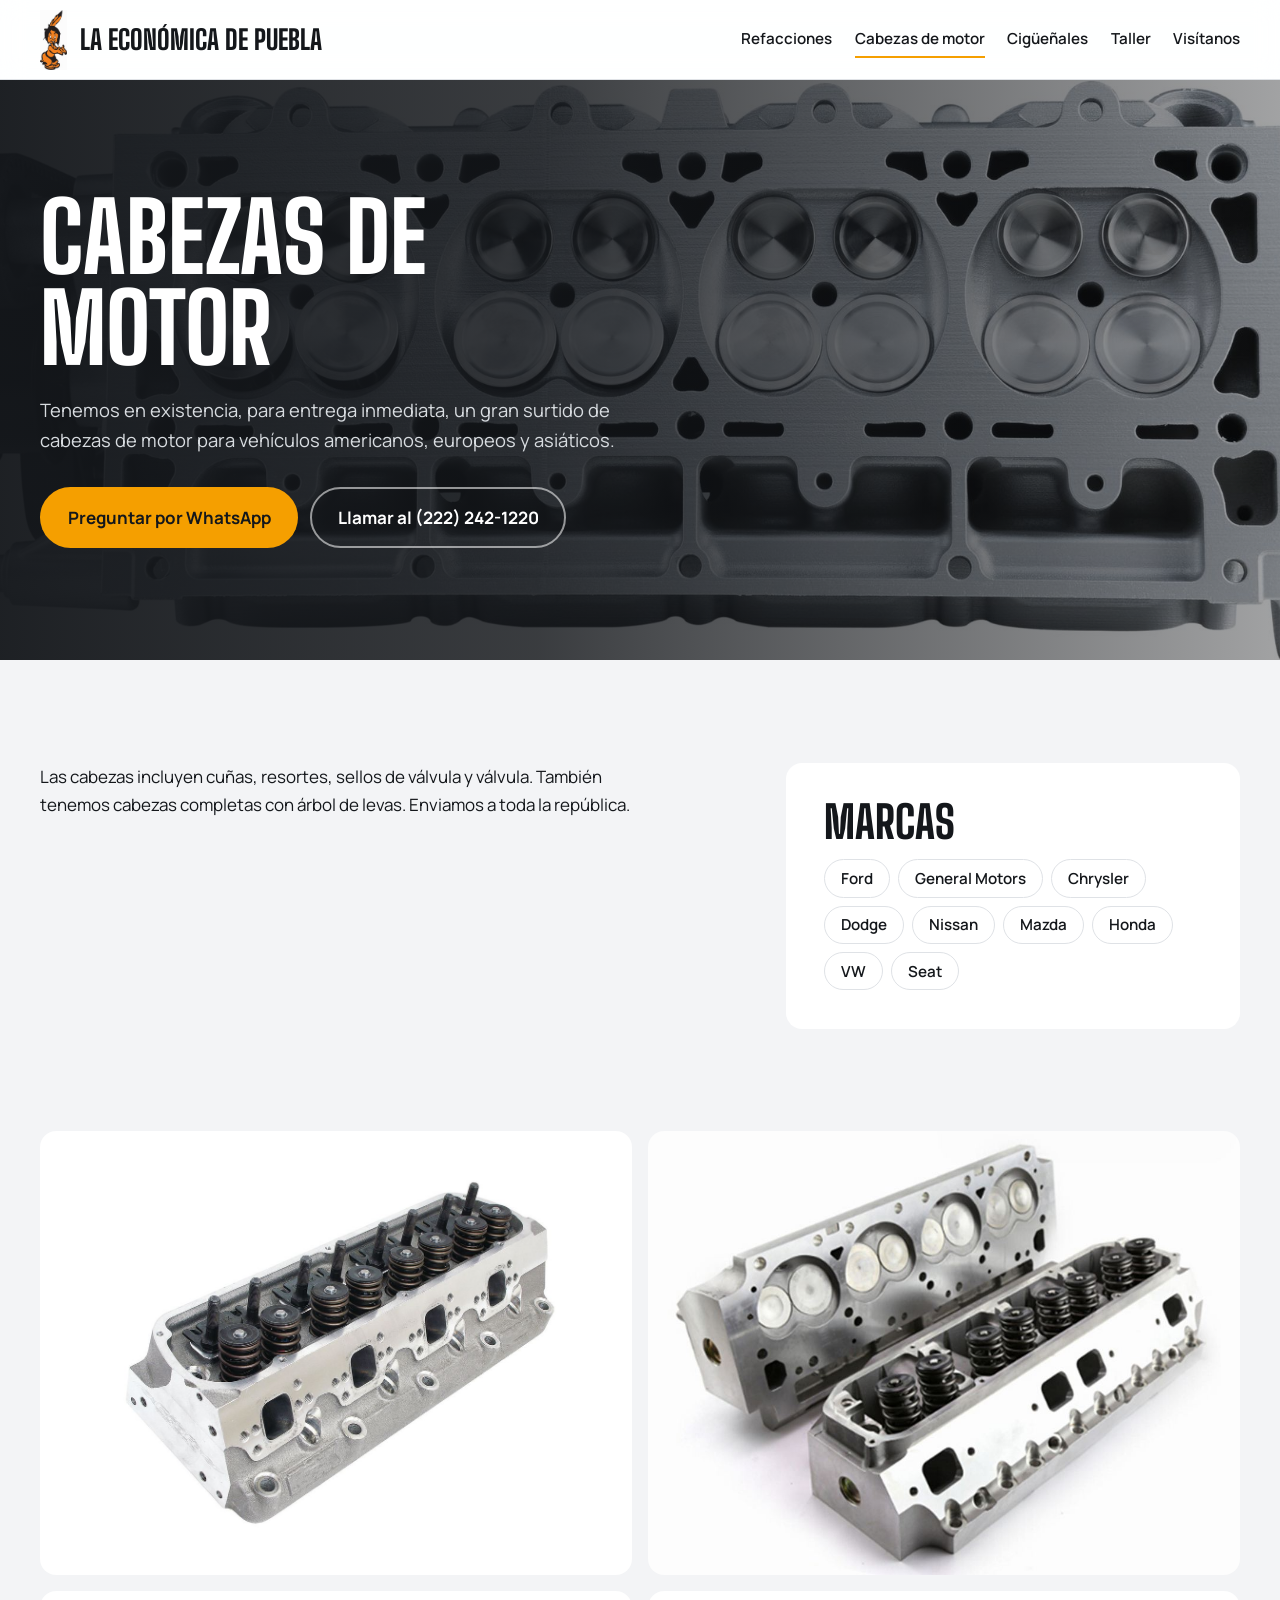
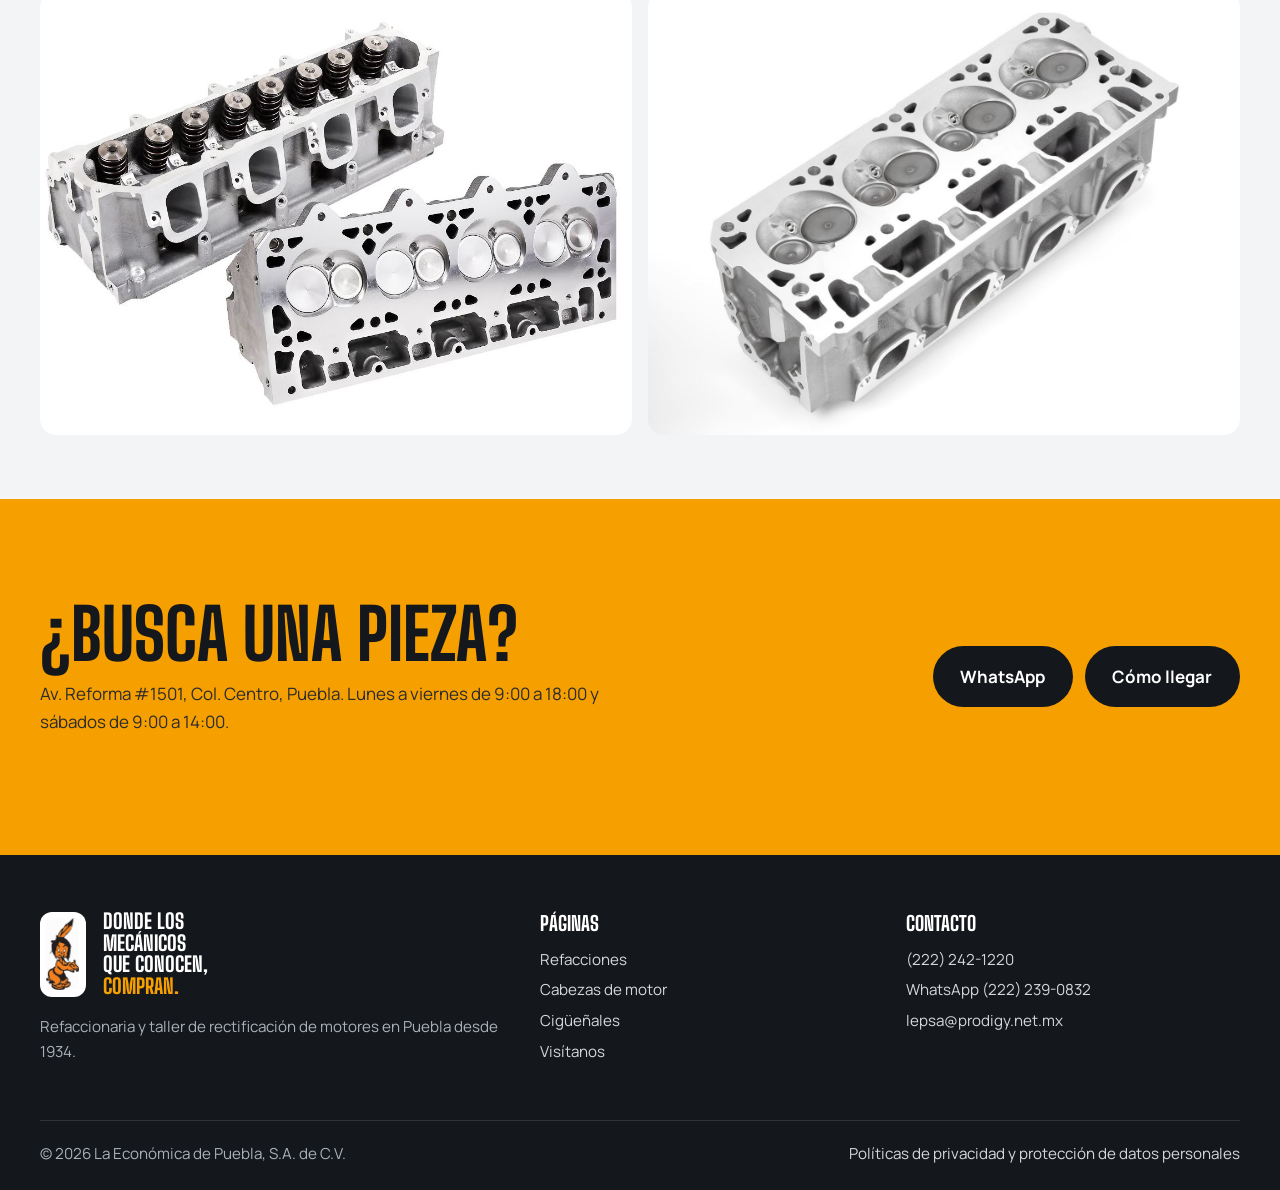
==== cabezas-de-motor.html @ baa836d1 "Add files via upload" ====
<!DOCTYPE html>
<html lang="es-MX">
<head>
<meta charset="utf-8">
<meta name="viewport" content="width=device-width, initial-scale=1">
<title>Cabezas de motor: envíos a todo México | La Económica de Puebla</title>
<meta name="description" content="Cabezas de motor para entrega inmediata. Ford, Chrysler, GM, Dodge, Toyota, Honda, Nissan, VW, Seat. Enviamos a todo México.">
<meta name="theme-color" content="#f59f00">
<link rel="preconnect" href="https://fonts.googleapis.com">
<link rel="preconnect" href="https://fonts.gstatic.com" crossorigin>
<link href="https://fonts.googleapis.com/css2?family=Big+Shoulders+Display:wght@800&family=Manrope:wght@400;500;600;700&display=swap" rel="stylesheet">
<link rel="stylesheet" href="style.css">
</head>
<body>
<a class="skip" href="#contenido">Saltar al contenido</a>
<header class="site-header"><div class="wrap"><a class="brand" href="index.html"><img src="img/logo.jpg" alt="" width="137" height="300"><span>La Económica de Puebla</span></a><nav class="nav" aria-label="Principal"><a href="refacciones.html">Refacciones</a><a href="cabezas-de-motor.html" aria-current="page">Cabezas de motor</a><a href="ciguenales.html">Cigüeñales</a><a href="index.html#taller">Taller</a><a href="index.html#visitanos">Visítanos</a></nav></div></header>
<main id="contenido">
<section class="page-hero studio"><img src="img/hero-cabezas.jpg" alt="" width="1800" height="742" fetchpriority="high"><div class="wrap">
<h1>Cabezas de motor</h1><p>Tenemos en existencia, para entrega inmediata, un gran surtido de cabezas de motor para vehículos americanos, europeos y asiáticos.</p>
<div class="actions"><a class="btn btn-primary" href="https://wa.me/522222390832?text=Hola%2C%20quiero%20informes%20de%20cabezas%20de%20motor">Preguntar por WhatsApp</a><a class="btn btn-line" href="tel:+522222421220">Llamar al (222) 242-1220</a></div>
</div></section>
<section class="section"><div class="wrap detail">
<div><p>Las cabezas incluyen cuñas, resortes, sellos de válvula y válvula. También tenemos cabezas completas con árbol de levas. Enviamos a toda la república.</p></div>
<div class="card"><h2>Marcas</h2><ul class="chips"><li>Ford</li><li>General Motors</li><li>Chrysler</li><li>Dodge</li><li>Nissan</li><li>Mazda</li><li>Honda</li><li>VW</li><li>Seat</li></ul></div>
</div></section>
<section class="gallery-sec" style="padding-bottom:4rem"><div class="wrap"><div class="gallery"><img src="img/cabezas-01.jpg" alt="Cabeza de motor" width="1400" height="1000" loading="lazy"><img src="img/cabezas-02.jpg" alt="Cabeza de motor" width="1400" height="1000" loading="lazy"><img src="img/cabezas-03.jpg" alt="Cabeza de motor" width="1400" height="1000" loading="lazy"><img src="img/cabezas-04.jpg" alt="Cabeza de motor" width="1400" height="1000" loading="lazy"></div></div></section>
<section class="section amber cta"><div class="wrap">
<div><h2>¿Busca una pieza?</h2><p>Av. Reforma #1501, Col. Centro, Puebla. Lunes a viernes de 9:00 a 18:00 y sábados de 9:00 a 14:00.</p></div>
<div class="actions"><a class="btn btn-dark" href="https://wa.me/522222390832?text=Hola%2C%20quiero%20informes%20de%20cabezas%20de%20motor">WhatsApp</a><a class="btn btn-dark" href="index.html#visitanos">Cómo llegar</a></div>
</div></section>
</main>
<footer class="site-footer"><div class="wrap">
<div class="foot">
<div><div class="foot-brand"><span class="chip-logo"><img src="img/logo.jpg" alt="La Económica de Puebla" width="137" height="300"></span><p class="tagline">Donde los<br>mecánicos<br>que conocen,<br><em>compran.</em></p></div><p>Refaccionaria y taller de rectificación de motores en Puebla desde 1934.</p></div>
<div><h4>Páginas</h4><a href="refacciones.html">Refacciones</a><a href="cabezas-de-motor.html">Cabezas de motor</a><a href="ciguenales.html">Cigüeñales</a><a href="index.html#visitanos">Visítanos</a></div>
<div><h4>Contacto</h4><a href="tel:+522222421220">(222) 242-1220</a><a href="https://wa.me/522222390832">WhatsApp (222) 239-0832</a><a href="mailto:lepsa@prodigy.net.mx">lepsa@prodigy.net.mx</a></div>
</div>
<div class="legal"><span>© 2026 La Económica de Puebla, S.A. de C.V.</span><a href="transparencia.html">Políticas de privacidad y protección de datos personales</a></div>
</div></footer>
</body>
</html>
---- style.css ----
/* La Económica de Puebla — versión 2 (CSS puro) */
:root{--ink:#14171b;--ink2:#1c2025;--paper:#f3f4f6;--white:#fff;--muted:#5b626a;--line:#dfe2e6;--amber:#f59f00;--amber2:#ffb627;--r:16px;--display:"Big Shoulders Display","Arial Narrow",sans-serif;--body:"Manrope",system-ui,-apple-system,"Segoe UI",sans-serif;--wrap:1200px}
*,*::before,*::after{box-sizing:border-box}
html{scroll-behavior:smooth;scroll-padding-top:5.5rem}
body{margin:0;font:400 1.0625rem/1.65 var(--body);color:var(--ink);background:var(--paper)}
img{display:block;max-width:100%;height:auto}
a{color:inherit}
h1,h2,h3{font-family:var(--display);font-weight:800;line-height:.95;margin:0;text-transform:uppercase}
p{margin:0 0 1rem;max-width:62ch}
:focus-visible{outline:3px solid var(--amber);outline-offset:3px}
.wrap{width:min(100% - 2.5rem,var(--wrap));margin-inline:auto}
.skip{position:absolute;left:-999px}.skip:focus{left:1rem;top:1rem;z-index:30;background:var(--ink);color:#fff;padding:.5rem 1rem}
.btn{display:inline-flex;align-items:center;gap:.5rem;padding:.9rem 1.6rem;border-radius:999px;font-weight:700;text-decoration:none;border:2px solid transparent;transition:transform .2s,background .2s,color .2s}
.btn:hover{transform:translateY(-2px)}
.btn-primary{background:var(--amber);color:var(--ink)}.btn-primary:hover{background:var(--amber2)}
.btn-line{border-color:rgba(255,255,255,.55);color:#fff}.btn-line:hover{background:#fff;color:var(--ink)}
.btn-dark{background:var(--ink);color:#fff}.btn-dark:hover{background:#000}
.actions{display:flex;flex-wrap:wrap;gap:.75rem;margin-top:2rem}

.site-header{position:sticky;top:0;z-index:20;background:rgba(255,255,255,.92);backdrop-filter:blur(12px);border-bottom:1px solid var(--line)}
.site-header .wrap{display:flex;align-items:center;justify-content:space-between;gap:1.5rem;padding-block:.6rem}
.brand{display:flex;align-items:center;gap:.8rem;text-decoration:none;font:800 1.7rem/1 var(--display);text-transform:uppercase;white-space:nowrap}
.brand img{height:60px;width:auto}
.nav{display:flex;gap:1.4rem;overflow-x:auto}
.nav a{text-decoration:none;font-weight:600;font-size:.95rem;white-space:nowrap;padding:.3rem 0;border-bottom:2px solid transparent}
.nav a:hover,.nav a[aria-current]{border-color:var(--amber)}

.hero{position:relative;min-height:min(88vh,780px);display:grid;align-items:end;color:#fff;overflow:hidden;background:var(--ink)}
.hero>img{position:absolute;inset:0;width:100%;height:100%;object-fit:cover}
.hero::before{content:"";position:absolute;inset:0;z-index:1;background:linear-gradient(90deg,rgba(14,16,19,.6) 0%,rgba(14,16,19,.28) 50%,rgba(14,16,19,.04) 100%),linear-gradient(0deg,rgba(14,16,19,.4),transparent 40%)}
.hero .wrap{position:relative;z-index:2;padding-block:6rem 8rem}
.hero h1{font-size:clamp(3.4rem,9vw,7.4rem);max-width:12ch}
.hero h1 em{font-style:normal;color:var(--amber)}
.hero h1,.hero p{text-shadow:0 2px 24px rgba(0,0,0,.45)}
.hero p{font-size:1.2rem;color:#d8dce0;max-width:48ch;margin-top:1.5rem}
.hero .wrap>*{animation:up .8s both}.hero .wrap>*:nth-child(2){animation-delay:.12s}.hero .wrap>*:nth-child(3){animation-delay:.24s}
@keyframes up{from{opacity:0;transform:translateY(18px)}}

.facts{position:relative;z-index:3;margin-top:-4.5rem}
.facts ul{list-style:none;margin:0;padding:0;display:grid;grid-template-columns:repeat(4,1fr);background:var(--white);border-radius:var(--r);box-shadow:0 24px 50px -24px rgba(0,0,0,.4)}
.facts li{padding:1.4rem 1.5rem;border-right:1px solid var(--line)}.facts li:last-child{border:0}
.facts strong{display:block;font:800 1.7rem/1 var(--display);text-transform:uppercase;margin-bottom:.3rem}
.facts span{font-size:.92rem;color:var(--muted);line-height:1.4;display:block}

.marquee{overflow:hidden;padding-top:3rem}
.marquee div{display:flex;gap:3rem;width:max-content;animation:slide 45s linear infinite}
.marquee span{font:800 2.3rem/1 var(--display);text-transform:uppercase;color:#aeb4ba;white-space:nowrap}
@keyframes slide{to{transform:translateX(-50%)}}

.section{padding-block:clamp(4rem,8vw,6.5rem)}
.section h2{font-size:clamp(2.6rem,6vw,4.4rem);margin-bottom:1rem}
.lead{color:var(--muted);font-size:1.15rem}

.tiles{display:grid;grid-template-columns:repeat(3,1fr);gap:1.25rem;margin-top:2.5rem}
.tile{position:relative;display:flex;flex-direction:column;justify-content:flex-end;min-height:480px;border-radius:var(--r);overflow:hidden;color:#fff;text-decoration:none;background:var(--ink)}
.tile img{position:absolute;inset:0;width:100%;height:100%;object-fit:cover;transition:transform .6s}
.tile:hover img{transform:scale(1.06)}
.tile::after{content:"";position:absolute;inset:0;background:linear-gradient(0deg,rgba(14,16,19,.94) 10%,rgba(14,16,19,.1) 65%)}
.tile>div{position:relative;z-index:1;padding:1.75rem}
.tile b{font:800 1.1rem var(--display);color:var(--amber)}
.tile h3{font-size:2.5rem;margin:.3rem 0 .6rem}
.tile p{color:#d3d7db;font-size:.98rem;margin:0 0 1rem}
.tile .more{color:var(--amber);font-weight:700}

.dark{background:var(--ink);color:#e9ecef}.dark .lead,.dark p{color:#aab1b8}
.split{display:grid;grid-template-columns:1fr 1fr;gap:clamp(2rem,5vw,5rem);align-items:center}
.split>img{width:100%;aspect-ratio:4/5;object-fit:cover;border-radius:var(--r);background:var(--ink2)}
.steps{list-style:none;margin:2rem 0 0;padding:0;display:grid;gap:1px;background:rgba(255,255,255,.12);border-radius:12px;overflow:hidden}
.steps li{background:var(--ink2);padding:1.1rem 1.3rem;display:flex;gap:1rem;align-items:baseline;color:#e9ecef}
.steps b{color:var(--amber);font:800 1.5rem/1 var(--display)}

.amber{background:var(--amber);color:var(--ink)}.amber p{color:#2b2b2b}
.amber .split>img{aspect-ratio:1/1}.amber h3{font-size:1.9rem;margin:0 0 1rem}

.card{background:var(--white);border-radius:var(--r);padding:clamp(1.5rem,3vw,2.5rem)}
dl{margin:1.25rem 0 0}dt{font-weight:700;margin-top:1.1rem}dd{margin:.1rem 0 0;color:var(--muted)}
dd a{color:#8a5200;font-weight:600}
.map{width:100%;height:100%;min-height:400px;border:0;border-radius:var(--r);background:var(--line)}
.visit .split{align-items:stretch}

.page-hero{position:relative;color:#fff;background:var(--ink);overflow:hidden;padding-block:clamp(4rem,9vw,7rem)}
.page-hero>img{position:absolute;inset:0;width:100%;height:100%;object-fit:cover;opacity:.4}
.page-hero .wrap{position:relative}
.page-hero h1{font-size:clamp(3rem,8vw,6rem);max-width:14ch;margin-bottom:1.25rem}
.page-hero p{color:#d8dce0;font-size:1.15rem;max-width:56ch}
.detail{display:grid;grid-template-columns:1.2fr .8fr;gap:clamp(2rem,5vw,4rem)}
.detail h2{font-size:clamp(2rem,4vw,2.8rem);margin-bottom:.75rem}
.chips{display:flex;flex-wrap:wrap;gap:.5rem;padding:0;list-style:none;margin:1rem 0 0}
.chips li{background:var(--white);border:1px solid var(--line);border-radius:999px;padding:.35rem 1rem;font-weight:600;font-size:.95rem}
.gallery{display:grid;grid-template-columns:repeat(2,1fr);gap:1rem}
.gallery img{width:100%;aspect-ratio:4/3;object-fit:cover;border-radius:var(--r);background:var(--line)}
.cta h2{margin:0 0 .75rem}.cta .wrap{display:flex;flex-wrap:wrap;gap:1.5rem 3rem;align-items:center;justify-content:space-between}
.cta .actions{margin:0}

.site-footer{background:var(--ink);color:#aab1b8;padding-block:3.5rem 1.5rem;font-size:.95rem}
.foot{display:grid;grid-template-columns:1.4fr 1fr 1fr;gap:2rem}
.site-footer h4{font:800 1.25rem var(--display);color:#fff;text-transform:uppercase;margin:0 0 .75rem}
.site-footer a{display:block;color:#d4d8dc;text-decoration:none;margin-bottom:.35rem}.site-footer a:hover{color:var(--amber)}
.chip-logo{display:inline-flex;background:#fff;border-radius:12px;padding:.4rem;margin-bottom:1rem}.chip-logo img{height:72px;width:auto}
.legal{border-top:1px solid rgba(255,255,255,.12);margin-top:2.5rem;padding-top:1.25rem;display:flex;flex-wrap:wrap;justify-content:space-between;gap:.5rem 1.5rem}
.legal a{display:inline;margin:0}

@media(max-width:900px){
.tiles,.split,.detail,.foot{grid-template-columns:1fr}
.facts ul{grid-template-columns:1fr 1fr}.facts li{border-bottom:1px solid var(--line)}.facts li:nth-child(2){border-right:0}
.tile{min-height:380px}.split>img{aspect-ratio:4/3}
.site-header{position:static}.site-header .wrap{flex-direction:column;align-items:flex-start;gap:.4rem}
.hero .wrap{padding-block:4rem 7rem}}
@media(max-width:560px){
.brand{font-size:1.4rem}.btn{width:100%;justify-content:center}
.gallery{grid-template-columns:1fr}.gallery img:first-child{grid-column:auto;grid-row:auto;aspect-ratio:4/3;height:auto}
.facts ul{grid-template-columns:1fr}.facts li{border-right:0}}
@media(prefers-reduced-motion:reduce){.marquee div,.hero .wrap>*{animation:none}html{scroll-behavior:auto}.tile img{transition:none}}

.foot-brand{display:flex;align-items:center;gap:1.1rem;margin-bottom:1rem}
.foot-brand .chip-logo{margin:0}
.tagline{font:800 1.3rem/1.05 var(--display);text-transform:uppercase;color:#fff;margin:0}
.tagline em{font-style:normal;color:var(--amber)}

.photos{display:grid;gap:1rem}.photos img{width:100%;aspect-ratio:3/2;object-fit:cover;border-radius:var(--r);background:var(--ink2)}
@media(max-width:560px){.gallery{grid-template-columns:1fr}}

.vvt-card{background:var(--white);border-radius:var(--r);padding:clamp(1.25rem,3vw,2.25rem)}
.vvt-card img{width:100%;height:auto}
.chips li.link{padding:0;background:var(--amber);border-color:var(--amber)}
.chips li.link a{display:block;padding:.35rem 1rem;text-decoration:none;color:var(--ink);font-weight:700;border-radius:999px}
.chips li.link:hover{background:var(--amber2);border-color:var(--amber2)}

/* Portadas con foto de estudio (fondo claro): degradado oscuro a la izquierda para el texto */
.page-hero.studio>img{opacity:1;filter:brightness(.82);object-position:center 60%}
.page-hero.studio::after{content:"";position:absolute;inset:0;background:linear-gradient(90deg,rgba(20,23,27,.95) 0%,rgba(20,23,27,.8) 42%,rgba(20,23,27,.25) 100%)}
.page-hero.studio .wrap{z-index:1}
@media(max-width:900px){.page-hero.studio::after{background:linear-gradient(180deg,rgba(20,23,27,.88),rgba(20,23,27,.6))}}

/* Aviso de privacidad */
.legal-doc{max-width:78ch;font-size:1rem}
.legal-doc h2{font-size:1.7rem;line-height:1.05;margin:2.6rem 0 .9rem}.legal-doc h2:first-child{margin-top:0}
.legal-doc h3{font-size:1.35rem;margin:1.5rem 0 .6rem}
.legal-doc p{max-width:none}
.legal-doc .item{padding-left:2rem;text-indent:-1.6rem;margin-bottom:.6rem}
.legal-doc .sub{padding-left:3.6rem}
.legal-doc .updated{margin-top:2.5rem;color:var(--muted);font-weight:600}
.legal-doc ul{padding-left:1.4rem;margin:0 0 1rem}.legal-doc li{margin-bottom:.5rem}.legal-doc a{color:#8a5200;font-weight:600}
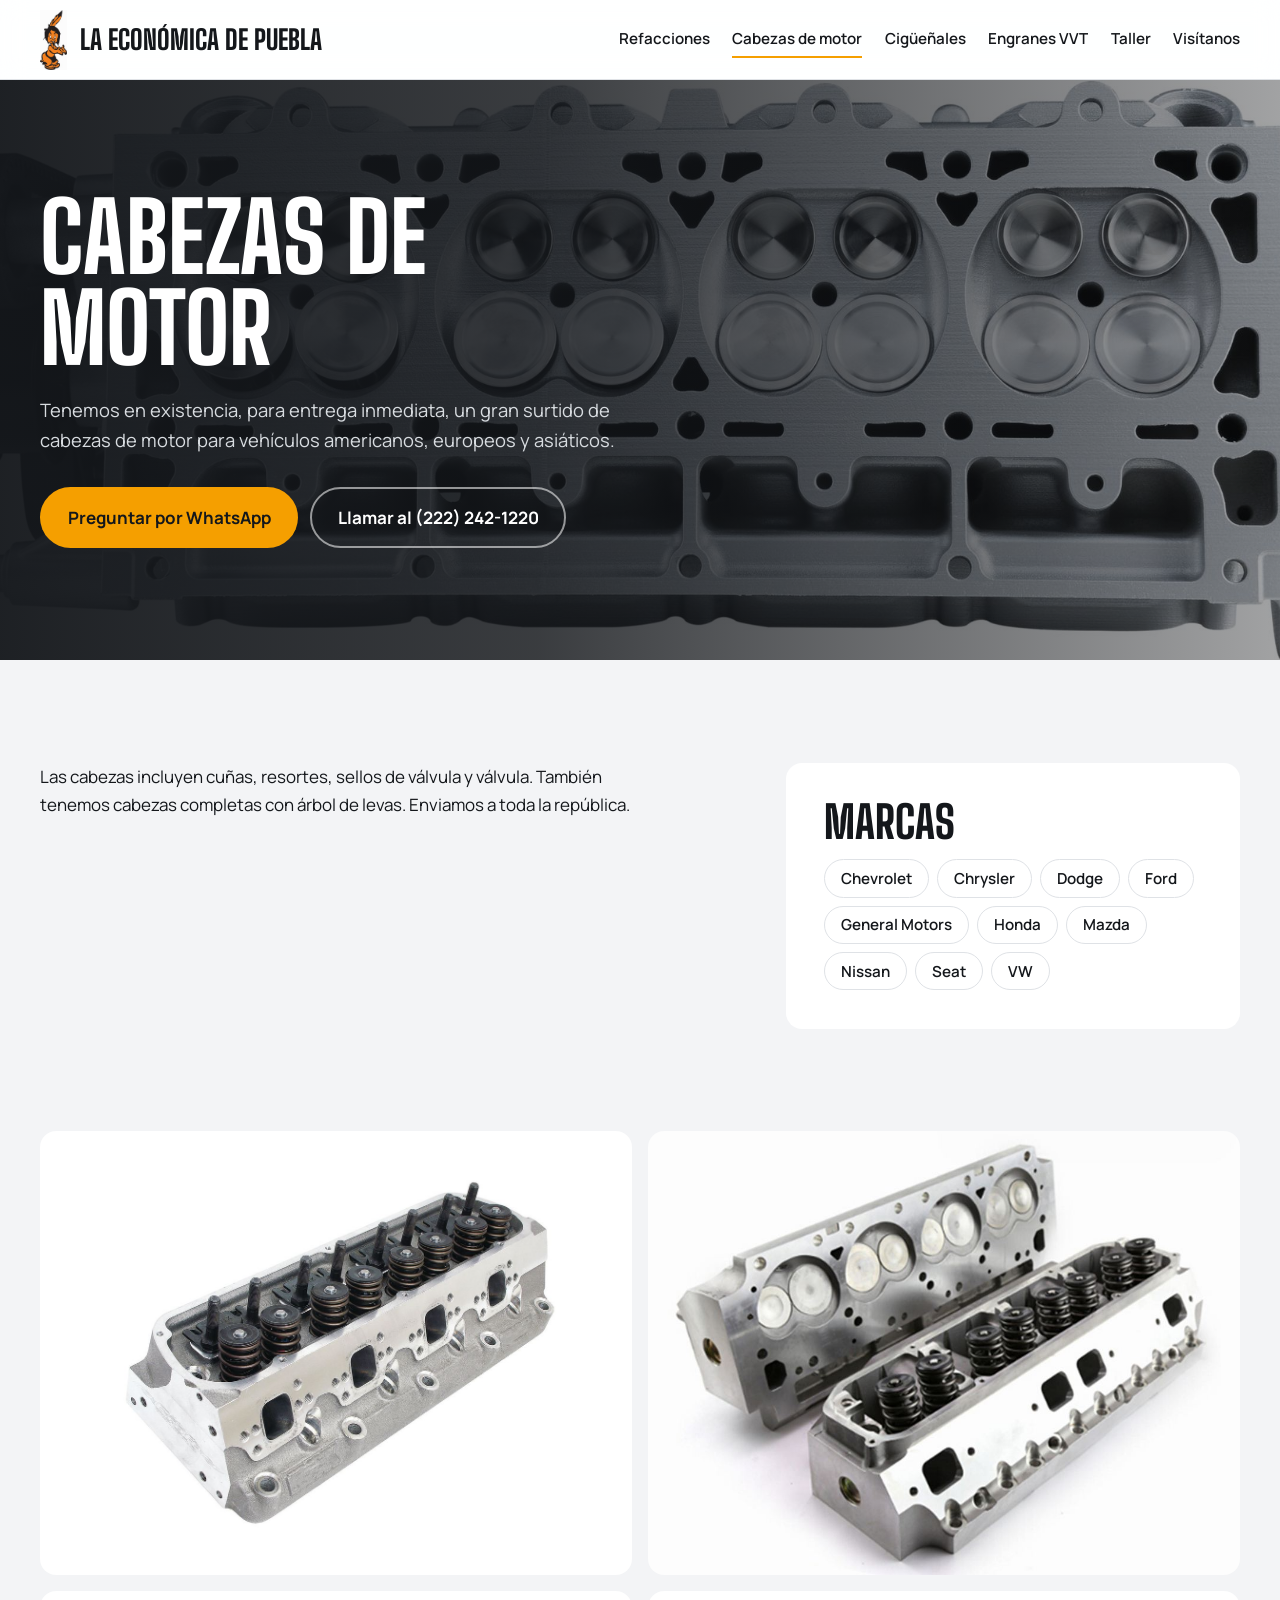
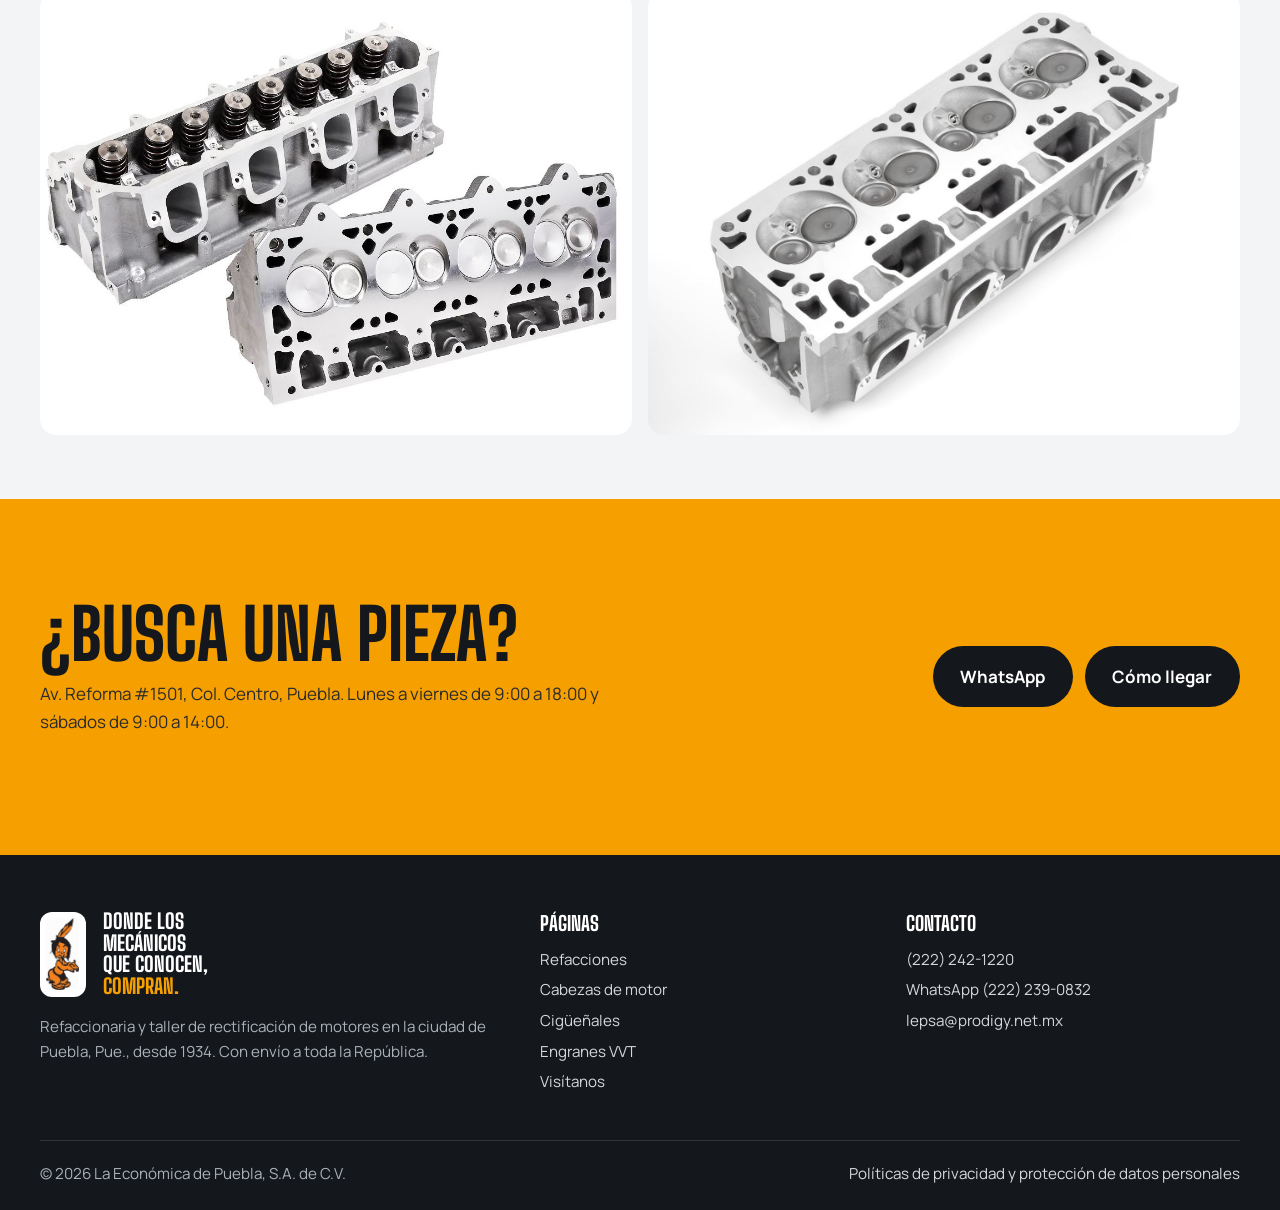
==== commit 0287148a: "Add files via upload" ====
--- a/cabezas-de-motor.html
+++ b/cabezas-de-motor.html
@@ -13,7 +13,7 @@
 </head>
 <body>
 <a class="skip" href="#contenido">Saltar al contenido</a>
-<header class="site-header"><div class="wrap"><a class="brand" href="index.html"><img src="img/logo.jpg" alt="" width="137" height="300"><span>La Económica de Puebla</span></a><nav class="nav" aria-label="Principal"><a href="refacciones.html">Refacciones</a><a href="cabezas-de-motor.html" aria-current="page">Cabezas de motor</a><a href="ciguenales.html">Cigüeñales</a><a href="index.html#taller">Taller</a><a href="index.html#visitanos">Visítanos</a></nav></div></header>
+<header class="site-header"><div class="wrap"><a class="brand" href="index.html"><img src="img/logo.jpg" alt="" width="137" height="300"><span>La Económica de Puebla</span></a><nav class="nav" aria-label="Principal"><a href="refacciones.html">Refacciones</a><a href="cabezas-de-motor.html" aria-current="page">Cabezas de motor</a><a href="ciguenales.html">Cigüeñales</a><a href="engranes-vvt.html">Engranes VVT</a><a href="index.html#taller">Taller</a><a href="index.html#visitanos">Visítanos</a></nav></div></header>
 <main id="contenido">
 <section class="page-hero studio"><img src="img/hero-cabezas.jpg" alt="" width="1800" height="742" fetchpriority="high"><div class="wrap">
 <h1>Cabezas de motor</h1><p>Tenemos en existencia, para entrega inmediata, un gran surtido de cabezas de motor para vehículos americanos, europeos y asiáticos.</p>
@@ -21,7 +21,7 @@
 </div></section>
 <section class="section"><div class="wrap detail">
 <div><p>Las cabezas incluyen cuñas, resortes, sellos de válvula y válvula. También tenemos cabezas completas con árbol de levas. Enviamos a toda la república.</p></div>
-<div class="card"><h2>Marcas</h2><ul class="chips"><li>Ford</li><li>General Motors</li><li>Chrysler</li><li>Dodge</li><li>Nissan</li><li>Mazda</li><li>Honda</li><li>VW</li><li>Seat</li></ul></div>
+<div class="card"><h2>Marcas</h2><ul class="chips"><li>Chevrolet</li><li>Chrysler</li><li>Dodge</li><li>Ford</li><li>General Motors</li><li>Honda</li><li>Mazda</li><li>Nissan</li><li>Seat</li><li>VW</li></ul></div>
 </div></section>
 <section class="gallery-sec" style="padding-bottom:4rem"><div class="wrap"><div class="gallery"><img src="img/cabezas-01.jpg" alt="Cabeza de motor" width="1400" height="1000" loading="lazy"><img src="img/cabezas-02.jpg" alt="Cabeza de motor" width="1400" height="1000" loading="lazy"><img src="img/cabezas-03.jpg" alt="Cabeza de motor" width="1400" height="1000" loading="lazy"><img src="img/cabezas-04.jpg" alt="Cabeza de motor" width="1400" height="1000" loading="lazy"></div></div></section>
 <section class="section amber cta"><div class="wrap">
@@ -31,8 +31,8 @@
 </main>
 <footer class="site-footer"><div class="wrap">
 <div class="foot">
-<div><div class="foot-brand"><span class="chip-logo"><img src="img/logo.jpg" alt="La Económica de Puebla" width="137" height="300"></span><p class="tagline">Donde los<br>mecánicos<br>que conocen,<br><em>compran.</em></p></div><p>Refaccionaria y taller de rectificación de motores en Puebla desde 1934.</p></div>
-<div><h4>Páginas</h4><a href="refacciones.html">Refacciones</a><a href="cabezas-de-motor.html">Cabezas de motor</a><a href="ciguenales.html">Cigüeñales</a><a href="index.html#visitanos">Visítanos</a></div>
+<div><div class="foot-brand"><span class="chip-logo"><img src="img/logo.jpg" alt="La Económica de Puebla" width="137" height="300"></span><p class="tagline">Donde los<br>mecánicos<br>que conocen,<br><em>compran.</em></p></div><p>Refaccionaria y taller de rectificación de motores en la ciudad de Puebla, Pue., desde 1934. Con envío a toda la República.</p></div>
+<div><h4>Páginas</h4><a href="refacciones.html">Refacciones</a><a href="cabezas-de-motor.html">Cabezas de motor</a><a href="ciguenales.html">Cigüeñales</a><a href="engranes-vvt.html">Engranes VVT</a><a href="index.html#visitanos">Visítanos</a></div>
 <div><h4>Contacto</h4><a href="tel:+522222421220">(222) 242-1220</a><a href="https://wa.me/522222390832">WhatsApp (222) 239-0832</a><a href="mailto:lepsa@prodigy.net.mx">lepsa@prodigy.net.mx</a></div>
 </div>
 <div class="legal"><span>© 2026 La Económica de Puebla, S.A. de C.V.</span><a href="transparencia.html">Políticas de privacidad y protección de datos personales</a></div>
--- a/style.css
+++ b/style.css
@@ -27,11 +27,11 @@
 
 .hero{position:relative;min-height:min(88vh,780px);display:grid;align-items:end;color:#fff;overflow:hidden;background:var(--ink)}
 .hero>img{position:absolute;inset:0;width:100%;height:100%;object-fit:cover}
-.hero::before{content:"";position:absolute;inset:0;z-index:1;background:linear-gradient(90deg,rgba(14,16,19,.6) 0%,rgba(14,16,19,.28) 50%,rgba(14,16,19,.04) 100%),linear-gradient(0deg,rgba(14,16,19,.4),transparent 40%)}
+.hero::before{content:"";position:absolute;inset:0;z-index:1;background:linear-gradient(90deg,rgba(14,16,19,.46) 0%,rgba(14,16,19,.24) 38%,rgba(14,16,19,0) 62%),linear-gradient(0deg,rgba(14,16,19,.2),transparent 30%)}
 .hero .wrap{position:relative;z-index:2;padding-block:6rem 8rem}
 .hero h1{font-size:clamp(3.4rem,9vw,7.4rem);max-width:12ch}
 .hero h1 em{font-style:normal;color:var(--amber)}
-.hero h1,.hero p{text-shadow:0 2px 24px rgba(0,0,0,.45)}
+.hero h1,.hero p{text-shadow:0 2px 22px rgba(0,0,0,.6)}
 .hero p{font-size:1.2rem;color:#d8dce0;max-width:48ch;margin-top:1.5rem}
 .hero .wrap>*{animation:up .8s both}.hero .wrap>*:nth-child(2){animation-delay:.12s}.hero .wrap>*:nth-child(3){animation-delay:.24s}
 @keyframes up{from{opacity:0;transform:translateY(18px)}}
@@ -43,7 +43,7 @@
 .facts span{font-size:.92rem;color:var(--muted);line-height:1.4;display:block}
 
 .marquee{overflow:hidden;padding-top:3rem}
-.marquee div{display:flex;gap:3rem;width:max-content;animation:slide 45s linear infinite}
+.marquee div{display:flex;gap:3rem;width:max-content;animation:slide 120s linear infinite}
 .marquee span{font:800 2.3rem/1 var(--display);text-transform:uppercase;color:#aeb4ba;white-space:nowrap}
 @keyframes slide{to{transform:translateX(-50%)}}
 
@@ -51,8 +51,8 @@
 .section h2{font-size:clamp(2.6rem,6vw,4.4rem);margin-bottom:1rem}
 .lead{color:var(--muted);font-size:1.15rem}
 
-.tiles{display:grid;grid-template-columns:repeat(3,1fr);gap:1.25rem;margin-top:2.5rem}
-.tile{position:relative;display:flex;flex-direction:column;justify-content:flex-end;min-height:480px;border-radius:var(--r);overflow:hidden;color:#fff;text-decoration:none;background:var(--ink)}
+.tiles{display:grid;grid-template-columns:repeat(2,1fr);gap:1.25rem;margin-top:2.5rem}
+.tile{position:relative;display:flex;flex-direction:column;justify-content:flex-end;min-height:400px;border-radius:var(--r);overflow:hidden;color:#fff;text-decoration:none;background:var(--ink)}
 .tile img{position:absolute;inset:0;width:100%;height:100%;object-fit:cover;transition:transform .6s}
 .tile:hover img{transform:scale(1.06)}
 .tile::after{content:"";position:absolute;inset:0;background:linear-gradient(0deg,rgba(14,16,19,.94) 10%,rgba(14,16,19,.1) 65%)}
@@ -120,8 +120,6 @@
 .photos{display:grid;gap:1rem}.photos img{width:100%;aspect-ratio:3/2;object-fit:cover;border-radius:var(--r);background:var(--ink2)}
 @media(max-width:560px){.gallery{grid-template-columns:1fr}}
 
-.vvt-card{background:var(--white);border-radius:var(--r);padding:clamp(1.25rem,3vw,2.25rem)}
-.vvt-card img{width:100%;height:auto}
 .chips li.link{padding:0;background:var(--amber);border-color:var(--amber)}
 .chips li.link a{display:block;padding:.35rem 1rem;text-decoration:none;color:var(--ink);font-weight:700;border-radius:999px}
 .chips li.link:hover{background:var(--amber2);border-color:var(--amber2)}
@@ -141,3 +139,8 @@
 .legal-doc .sub{padding-left:3.6rem}
 .legal-doc .updated{margin-top:2.5rem;color:var(--muted);font-weight:600}
 .legal-doc ul{padding-left:1.4rem;margin:0 0 1rem}.legal-doc li{margin-bottom:.5rem}.legal-doc a{color:#8a5200;font-weight:600}
+
+/* Página Engranes VVT */
+.page-hero h1 span{display:block;color:var(--amber);font-size:.5em;line-height:1;margin-top:.4em}
+.page-hero.vvt>img{object-position:78% center}
+.hero>img{filter:brightness(1.12) saturate(1.08)}
